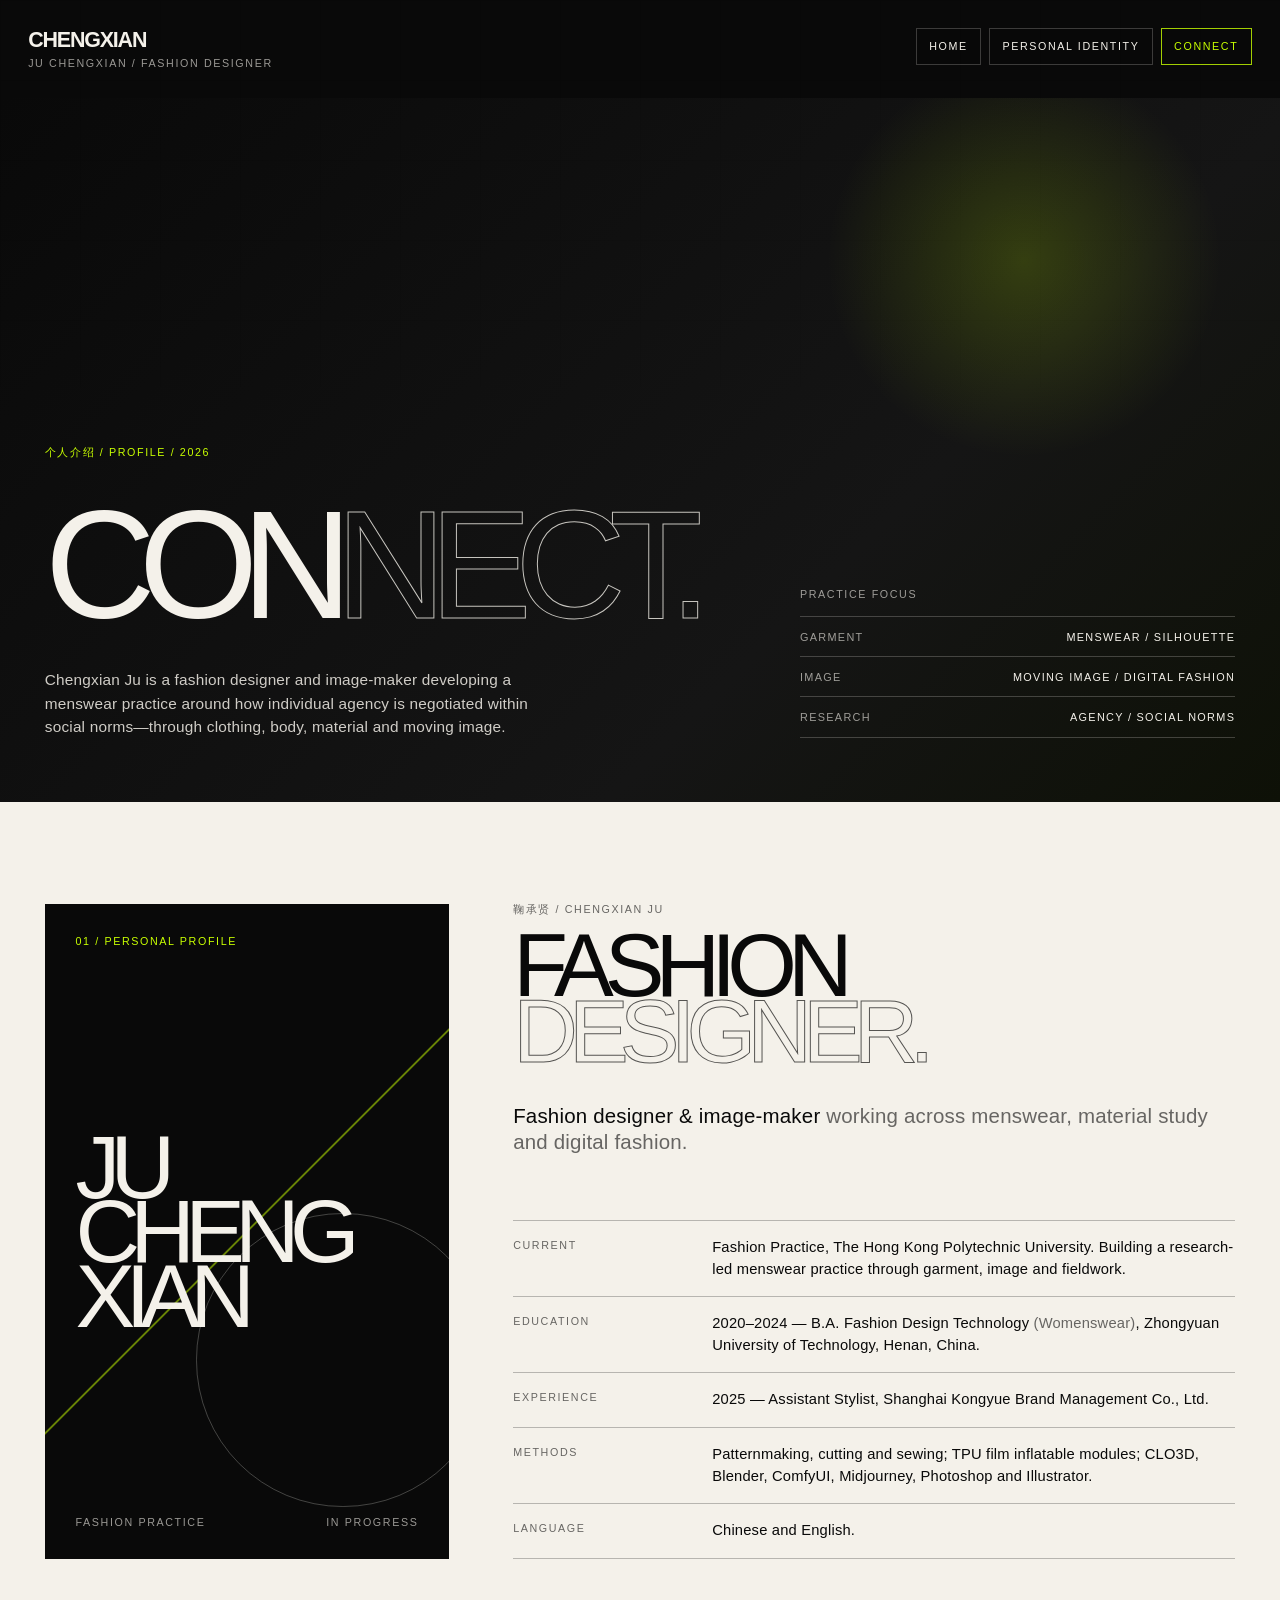
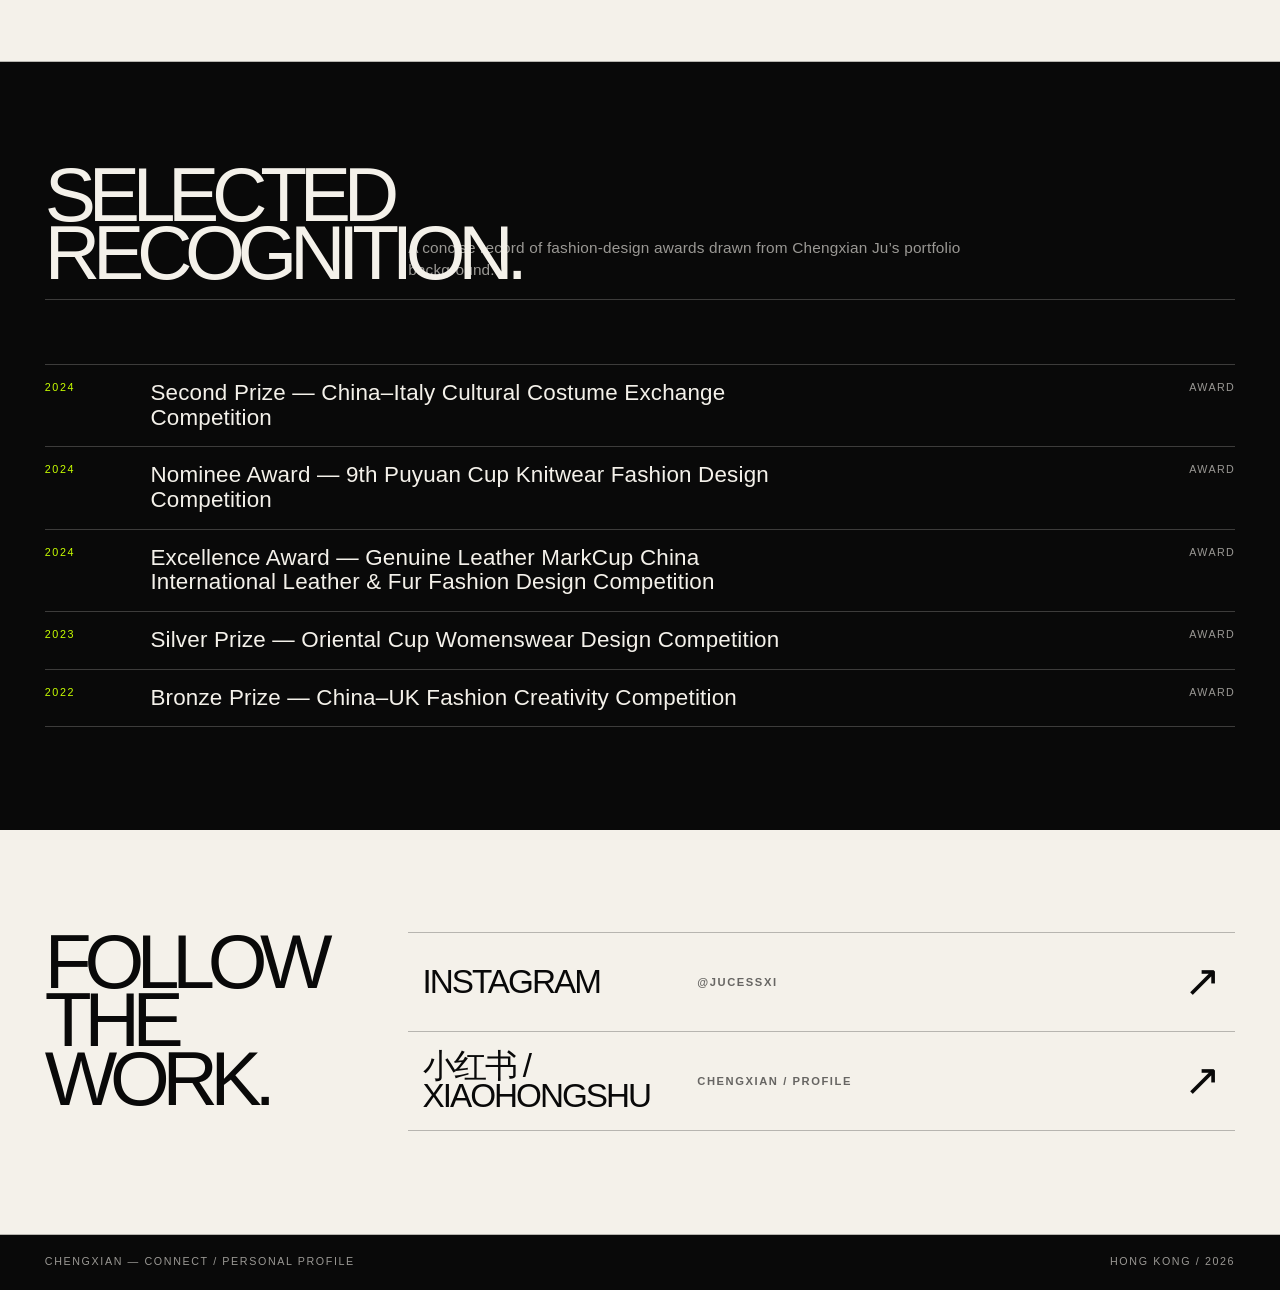
==== connect.html @ 6493ee2f "Create public connect and profile page" ====
<!doctype html>
<html lang="en">
  <head>
    <meta charset="utf-8" />
    <meta name="viewport" content="width=device-width, initial-scale=1" />
    <meta name="description" content="Connect with Chengxian Ju / 鞠承贤 — fashion designer and image-maker working across menswear, moving image, material study and digital fashion." />
    <meta name="theme-color" content="#090909" />
    <link rel="canonical" href="https://chengxianju103-source.github.io/chengxian-personal-video/connect.html" />
    <title>Connect — Chengxian Ju / 鞠承贤</title>
    <link rel="icon" type="image/svg+xml" href="data:image/svg+xml,%3Csvg xmlns='http://www.w3.org/2000/svg' viewBox='0 0 64 64'%3E%3Crect width='64' height='64' fill='%23090909'/%3E%3Cpath d='M13 32h38M32 13v38' stroke='%23f4f1ea' stroke-width='2'/%3E%3C/svg%3E" />
    <style>
      :root { --ink:#090909; --ink-soft:#151515; --paper:#f4f1ea; --muted:rgba(244,241,234,.62); --dark-muted:rgba(9,9,9,.6); --line:rgba(244,241,234,.22); --dark-line:rgba(9,9,9,.26); --acid:#c8ff00; --acid-dim:rgba(200,255,0,.14); --grid:1.25rem; }
      * { box-sizing:border-box; }
      html { background:var(--paper); scroll-behavior:smooth; }
      body { min-width:320px; margin:0; overflow-x:hidden; background:var(--paper); color:var(--ink); font-family:Arial,Helvetica,sans-serif; letter-spacing:.012em; }
      a { color:inherit; text-decoration:none; } ::selection { background:var(--acid); color:var(--ink); }
      .site-shell { position:relative; overflow:hidden; }
      .site-shell::before { position:fixed; z-index:20; inset:0; pointer-events:none; content:""; opacity:.42; background-image:linear-gradient(rgba(9,9,9,.025) 1px,transparent 1px),linear-gradient(90deg,rgba(9,9,9,.025) 1px,transparent 1px); background-size:calc(var(--grid) * 4) calc(var(--grid) * 4); mask-image:linear-gradient(to bottom,rgba(0,0,0,.9),transparent 80%); }
      .site-header { position:relative; z-index:5; display:grid; grid-template-columns:1fr auto; gap:1rem; align-items:start; padding:clamp(1rem,2.2vw,2.35rem); background:var(--ink); color:var(--paper); text-transform:uppercase; }
      .brand-lockup { display:inline-flex; flex-direction:column; gap:.28rem; width:max-content; }
      .brand-mark { font-size:clamp(1rem,1.7vw,1.34rem); font-weight:700; letter-spacing:-.055em; }
      .brand-sub,.micro-label,.nav-link,.section-kicker,.fact-label,.register-label,.social-label,.footer-meta { font-size:.67rem; line-height:1.1; letter-spacing:.15em; text-transform:uppercase; }
      .brand-sub { color:var(--muted); }
      .header-actions { display:flex; flex-wrap:wrap; justify-content:flex-end; gap:.48rem; max-width:40rem; }
      .nav-link { display:inline-flex; min-height:2.3rem; align-items:center; justify-content:center; border:1px solid var(--line); padding:.72rem .78rem; background:rgba(9,9,9,.42); color:var(--paper); transition:border-color .18s ease,color .18s ease,background .18s ease,transform .18s ease; }
      .nav-link:hover,.nav-link:focus-visible { border-color:var(--acid); background:var(--acid); color:var(--ink); outline:none; transform:translateY(-2px); }
      .nav-link[aria-current="page"] { border-color:rgba(200,255,0,.8); color:var(--acid); }
      .connect-hero { display:grid; grid-template-columns:minmax(0,1.2fr) minmax(17rem,.8fr); gap:clamp(2rem,8vw,10rem); min-height:clamp(29rem,55vw,48rem); align-items:end; padding:clamp(3rem,9vw,9rem) clamp(1rem,3.5vw,4rem) clamp(2.4rem,5vw,5rem); background:radial-gradient(circle at 80% 23%,rgba(200,255,0,.18),transparent 17%),linear-gradient(135deg,#090909 0%,#151515 66%,#0e1107 100%); color:var(--paper); }
      .connect-kicker { margin:0 0 clamp(1.5rem,4vw,4rem); color:var(--acid); }
      .connect-title { max-width:8ch; margin:0; font-size:clamp(4.5rem,12vw,14rem); font-weight:500; line-height:.72; letter-spacing:-.11em; text-transform:uppercase; }
      .connect-title .outline { color:transparent; -webkit-text-stroke:1px rgba(244,241,234,.8); }
      .connect-intro { max-width:31rem; margin:clamp(1.7rem,4vw,3rem) 0 0; color:rgba(244,241,234,.84); font-size:clamp(.95rem,1.2vw,1.1rem); line-height:1.5; }
      .connect-side { display:grid; align-content:end; gap:1rem; }
      .side-label { margin:0; color:var(--muted); font-size:.67rem; letter-spacing:.15em; text-transform:uppercase; }
      .side-list { display:grid; border-top:1px solid var(--line); }
      .side-list span { display:flex; justify-content:space-between; gap:1rem; padding:.85rem 0; border-bottom:1px solid var(--line); color:var(--muted); font-size:.68rem; letter-spacing:.12em; text-transform:uppercase; }
      .side-list strong { color:var(--paper); font-weight:500; text-align:right; }
      .profile-sheet { display:grid; grid-template-columns:minmax(15rem,.56fr) minmax(0,1fr); gap:clamp(1.5rem,5vw,6rem); padding:clamp(3.5rem,8vw,8rem) clamp(1rem,3.5vw,4rem); border-bottom:1px solid var(--dark-line); }
      .profile-signal { position:relative; display:flex; flex-direction:column; justify-content:space-between; min-height:clamp(24rem,42vw,37rem); overflow:hidden; padding:clamp(1rem,2.4vw,2rem); background:var(--ink); color:var(--paper); }
      .profile-signal::before { position:absolute; inset:auto -10% 8% auto; width:72%; aspect-ratio:1; border:1px solid rgba(244,241,234,.25); border-radius:50%; content:""; }
      .profile-signal::after { position:absolute; inset:0; content:""; background:linear-gradient(135deg,transparent 49.8%,rgba(200,255,0,.65) 50%,transparent 50.2%),linear-gradient(90deg,transparent 17%,rgba(244,241,234,.12) 17.1%,transparent 17.2%); pointer-events:none; }
      .signal-number,.signal-state { position:relative; z-index:1; font-size:.67rem; letter-spacing:.15em; text-transform:uppercase; }
      .signal-number { color:var(--acid); }
      .signal-name { position:relative; z-index:1; margin:0; font-size:clamp(3.6rem,7vw,7.6rem); font-weight:500; line-height:.72; letter-spacing:-.11em; text-transform:uppercase; }
      .signal-state { display:flex; justify-content:space-between; color:var(--muted); }
      .profile-content { align-self:center; }
      .section-kicker { margin:0 0 1rem; color:var(--dark-muted); }
      .profile-name { max-width:10ch; margin:0; font-size:clamp(3rem,7vw,8.5rem); font-weight:500; line-height:.74; letter-spacing:-.1em; text-transform:uppercase; }
      .profile-name .outline { color:transparent; -webkit-text-stroke:1px rgba(9,9,9,.68); }
      .profile-role { margin:clamp(1.4rem,3vw,2.5rem) 0 0; font-size:clamp(1.05rem,1.6vw,1.42rem); line-height:1.3; }
      .profile-role span { color:var(--dark-muted); }
      .fact-list { margin-top:clamp(2.5rem,5vw,5rem); border-top:1px solid var(--dark-line); }
      .fact-row { display:grid; grid-template-columns:minmax(7.4rem,.35fr) minmax(0,1fr); gap:1rem; padding:1rem 0; border-bottom:1px solid var(--dark-line); }
      .fact-label { color:var(--dark-muted); padding-top:.18rem; }
      .fact-row p { max-width:43rem; margin:0; font-size:clamp(.92rem,1.15vw,1.05rem); line-height:1.47; }
      .fact-row em { color:var(--dark-muted); font-style:normal; }
      .recognition { padding:clamp(3.5rem,8vw,8rem) clamp(1rem,3.5vw,4rem); background:var(--ink); color:var(--paper); }
      .recognition-head { display:grid; grid-template-columns:minmax(11rem,.42fr) minmax(0,1fr); gap:1rem; padding-bottom:1.1rem; border-bottom:1px solid var(--line); }
      .recognition-head h2 { max-width:9ch; margin:0; font-size:clamp(2.8rem,6vw,7.4rem); font-weight:500; line-height:.76; letter-spacing:-.095em; text-transform:uppercase; }
      .recognition-head p { align-self:end; max-width:35rem; margin:0; color:var(--muted); font-size:clamp(.9rem,1.2vw,1.08rem); line-height:1.46; }
      .recognition-list { margin:clamp(2rem,5vw,5rem) 0 0; padding:0; list-style:none; border-top:1px solid var(--line); }
      .recognition-list li { display:grid; grid-template-columns:clamp(3rem,7vw,6rem) minmax(0,1fr) auto; gap:1rem; align-items:start; padding:1rem 0; border-bottom:1px solid var(--line); }
      .recognition-year { color:var(--acid); font-size:.67rem; letter-spacing:.15em; }
      .recognition-title { max-width:42rem; font-size:clamp(1rem,1.75vw,1.65rem); font-weight:500; line-height:1.1; }
      .recognition-type { color:var(--muted); font-size:.67rem; letter-spacing:.13em; text-align:right; text-transform:uppercase; }
      .connect-social { display:grid; grid-template-columns:minmax(11rem,.42fr) minmax(0,1fr); gap:1rem; padding:clamp(3.5rem,8vw,8rem) clamp(1rem,3.5vw,4rem); border-bottom:1px solid var(--dark-line); }
      .connect-social h2 { max-width:8ch; margin:0; font-size:clamp(2.7rem,6vw,7.2rem); font-weight:500; line-height:.76; letter-spacing:-.095em; text-transform:uppercase; }
      .connect-social-main { border-top:1px solid var(--dark-line); }
      .social-link { display:grid; grid-template-columns:minmax(11rem,.55fr) minmax(0,1fr) auto; gap:1rem; align-items:center; min-height:6.2rem; border-bottom:1px solid var(--dark-line); padding:.9rem; transition:background .18s ease,color .18s ease; }
      .social-link:hover,.social-link:focus-visible { background:var(--acid); color:var(--ink); outline:none; }
      .social-label { font-size:clamp(1.25rem,2.6vw,2.7rem); font-weight:500; line-height:.9; letter-spacing:-.06em; }
      .social-handle { color:var(--dark-muted); font-size:.7rem; font-weight:700; letter-spacing:.14em; text-transform:uppercase; transition:color .18s ease; }
      .social-link:hover .social-handle,.social-link:focus-visible .social-handle { color:rgba(9,9,9,.7); }
      .social-arrow { font-size:clamp(1.7rem,3.4vw,3.5rem); font-weight:400; line-height:1; transition:transform .18s ease; }
      .social-link:hover .social-arrow,.social-link:focus-visible .social-arrow { transform:translate(4px,-4px); }
      .site-footer { display:flex; justify-content:space-between; gap:1rem; padding:1.35rem clamp(1rem,3.5vw,4rem); background:var(--ink); color:var(--muted); }
      .site-footer p { margin:0; }
      @media (max-width:780px) {
        .site-header,.connect-hero,.profile-sheet,.recognition-head,.connect-social { grid-template-columns:1fr; }
        .header-actions { justify-content:flex-start; max-width:none; }
        .connect-hero { min-height:42rem; }
        .connect-side { max-width:none; }
        .profile-signal { min-height:21rem; }
        .fact-row { grid-template-columns:1fr; gap:.45rem; }
        .recognition-head { gap:1.5rem; }
        .recognition-list li { grid-template-columns:3rem 1fr; }
        .recognition-type { grid-column:2; text-align:left; }
        .social-link { grid-template-columns:minmax(0,1fr) auto; }
        .social-handle { grid-column:1; grid-row:2; }
        .social-arrow { grid-column:2; grid-row:1 / span 2; }
        .site-footer { flex-direction:column; }
      }
      @media (max-width:480px) {
        .site-header { padding:1rem; }
        .nav-link { min-height:2.15rem; padding:.63rem .58rem; font-size:.59rem; }
        .connect-hero,.profile-sheet,.recognition,.connect-social { padding-right:1rem; padding-left:1rem; }
        .connect-title { font-size:clamp(4.15rem,19vw,6.5rem); }
      }
      @media (prefers-reduced-motion:reduce) { *,*::before,*::after { scroll-behavior:auto !important; transition:none !important; } }
    </style>
  </head>
  <body>
    <div class="site-shell">
      <header class="site-header">
        <a class="brand-lockup" href="./" aria-label="Back to the CHENGXIAN homepage">
          <span class="brand-mark">CHENGXIAN</span>
          <span class="brand-sub">Ju Chengxian / fashion designer</span>
        </a>
        <nav class="header-actions" aria-label="Site navigation">
          <a class="nav-link" href="./">Home</a>
          <a class="nav-link" href="personal-identity.html">Personal Identity</a>
          <a class="nav-link" href="connect.html" aria-current="page">Connect</a>
        </nav>
      </header>

      <main>
        <section class="connect-hero" aria-labelledby="connect-title">
          <div>
            <p class="connect-kicker micro-label">个人介绍 / Profile / 2026</p>
            <h1 class="connect-title" id="connect-title">Con<span class="outline">nect.</span></h1>
            <p class="connect-intro">Chengxian Ju is a fashion designer and image-maker developing a menswear practice around how individual agency is negotiated within social norms—through clothing, body, material and moving image.</p>
          </div>
          <aside class="connect-side" aria-label="Profile focus">
            <p class="side-label">Practice focus</p>
            <div class="side-list">
              <span>Garment<strong>Menswear / silhouette</strong></span>
              <span>Image<strong>Moving image / digital fashion</strong></span>
              <span>Research<strong>Agency / social norms</strong></span>
            </div>
          </aside>
        </section>

        <section class="profile-sheet" aria-labelledby="profile-name">
          <div class="profile-signal" aria-label="CHENGXIAN JU profile marker">
            <span class="signal-number">01 / Personal profile</span>
            <span class="signal-name">Ju<br />Cheng<br />Xian</span>
            <span class="signal-state"><span>Fashion practice</span><span>In progress</span></span>
          </div>
          <div class="profile-content">
            <p class="section-kicker">鞠承贤 / Chengxian Ju</p>
            <h2 class="profile-name" id="profile-name">Fashion<br /><span class="outline">Designer.</span></h2>
            <p class="profile-role">Fashion designer &amp; image-maker <span>working across menswear, material study and digital fashion.</span></p>
            <div class="fact-list">
              <article class="fact-row">
                <span class="fact-label">Current</span>
                <p>Fashion Practice, The Hong Kong Polytechnic University. Building a research-led menswear practice through garment, image and fieldwork.</p>
              </article>
              <article class="fact-row">
                <span class="fact-label">Education</span>
                <p>2020–2024 — B.A. Fashion Design Technology <em>(Womenswear)</em>, Zhongyuan University of Technology, Henan, China.</p>
              </article>
              <article class="fact-row">
                <span class="fact-label">Experience</span>
                <p>2025 — Assistant Stylist, Shanghai Kongyue Brand Management Co., Ltd.</p>
              </article>
              <article class="fact-row">
                <span class="fact-label">Methods</span>
                <p>Patternmaking, cutting and sewing; TPU film inflatable modules; CLO3D, Blender, ComfyUI, Midjourney, Photoshop and Illustrator.</p>
              </article>
              <article class="fact-row">
                <span class="fact-label">Language</span>
                <p>Chinese and English.</p>
              </article>
            </div>
          </div>
        </section>

        <section class="recognition" aria-labelledby="recognition-title">
          <div class="recognition-head">
            <h2 id="recognition-title">Selected<br />Recognition.</h2>
            <p>A concise record of fashion-design awards drawn from Chengxian Ju’s portfolio background.</p>
          </div>
          <ol class="recognition-list">
            <li><span class="recognition-year">2024</span><span class="recognition-title">Second Prize — China–Italy Cultural Costume Exchange Competition</span><span class="recognition-type">Award</span></li>
            <li><span class="recognition-year">2024</span><span class="recognition-title">Nominee Award — 9th Puyuan Cup Knitwear Fashion Design Competition</span><span class="recognition-type">Award</span></li>
            <li><span class="recognition-year">2024</span><span class="recognition-title">Excellence Award — Genuine Leather MarkCup China International Leather &amp; Fur Fashion Design Competition</span><span class="recognition-type">Award</span></li>
            <li><span class="recognition-year">2023</span><span class="recognition-title">Silver Prize — Oriental Cup Womenswear Design Competition</span><span class="recognition-type">Award</span></li>
            <li><span class="recognition-year">2022</span><span class="recognition-title">Bronze Prize — China–UK Fashion Creativity Competition</span><span class="recognition-type">Award</span></li>
          </ol>
        </section>

        <section class="connect-social" aria-labelledby="social-title">
          <h2 id="social-title">Follow<br />the work.</h2>
          <div class="connect-social-main">
            <a class="social-link" href="https://www.instagram.com/jucessxi/" target="_blank" rel="noopener noreferrer" aria-label="Open CHENGXIAN's Instagram, @jucessxi, in a new tab">
              <span class="social-label">Instagram</span>
              <span class="social-handle">@jucessxi</span>
              <span class="social-arrow" aria-hidden="true">↗</span>
            </a>
            <a class="social-link" href="https://www.xiaohongshu.com/user/profile/61ec163e00000000100075e7" target="_blank" rel="noopener noreferrer" aria-label="Open CHENGXIAN's Xiaohongshu profile in a new tab">
              <span class="social-label">小红书 / Xiaohongshu</span>
              <span class="social-handle">Chengxian / profile</span>
              <span class="social-arrow" aria-hidden="true">↗</span>
            </a>
          </div>
        </section>
      </main>

      <footer class="site-footer">
        <p class="micro-label">CHENGXIAN — Connect / Personal profile</p>
        <p class="footer-meta">Hong Kong / 2026</p>
      </footer>
    </div>
  </body>
</html>
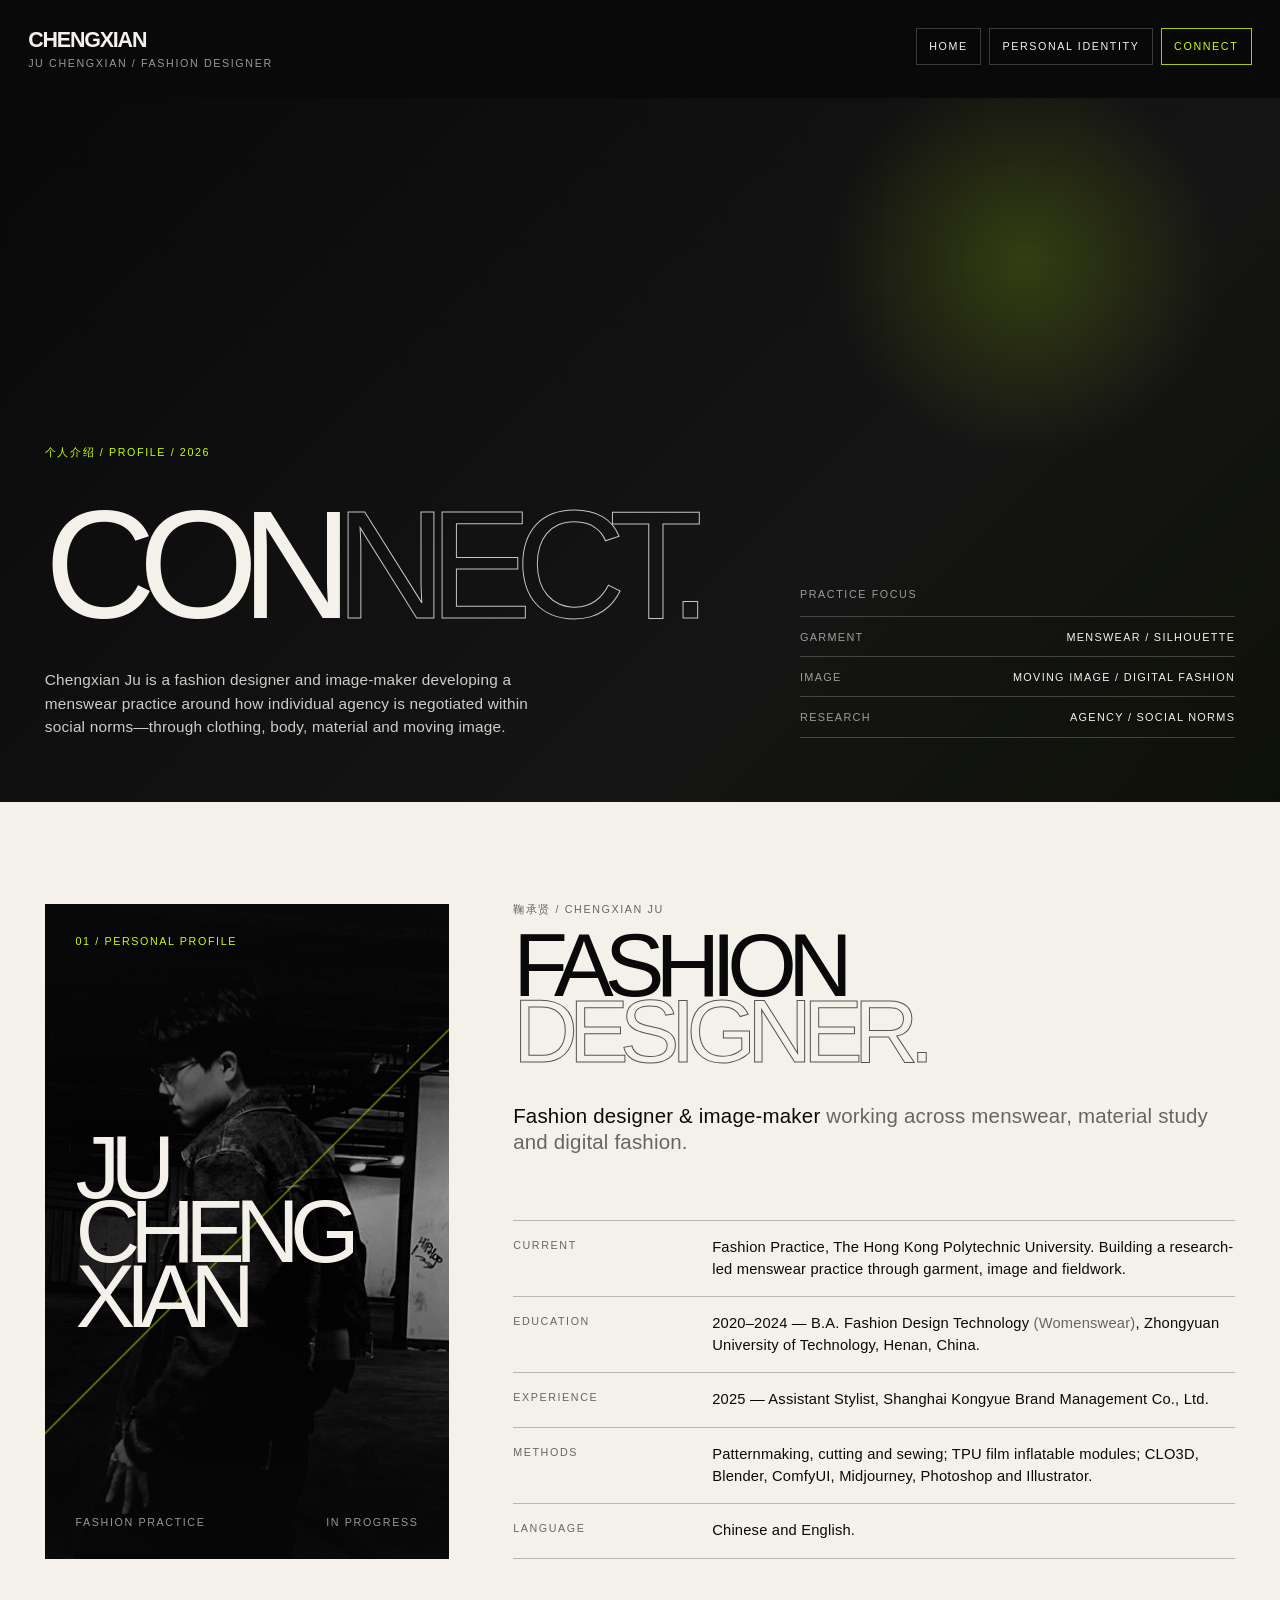
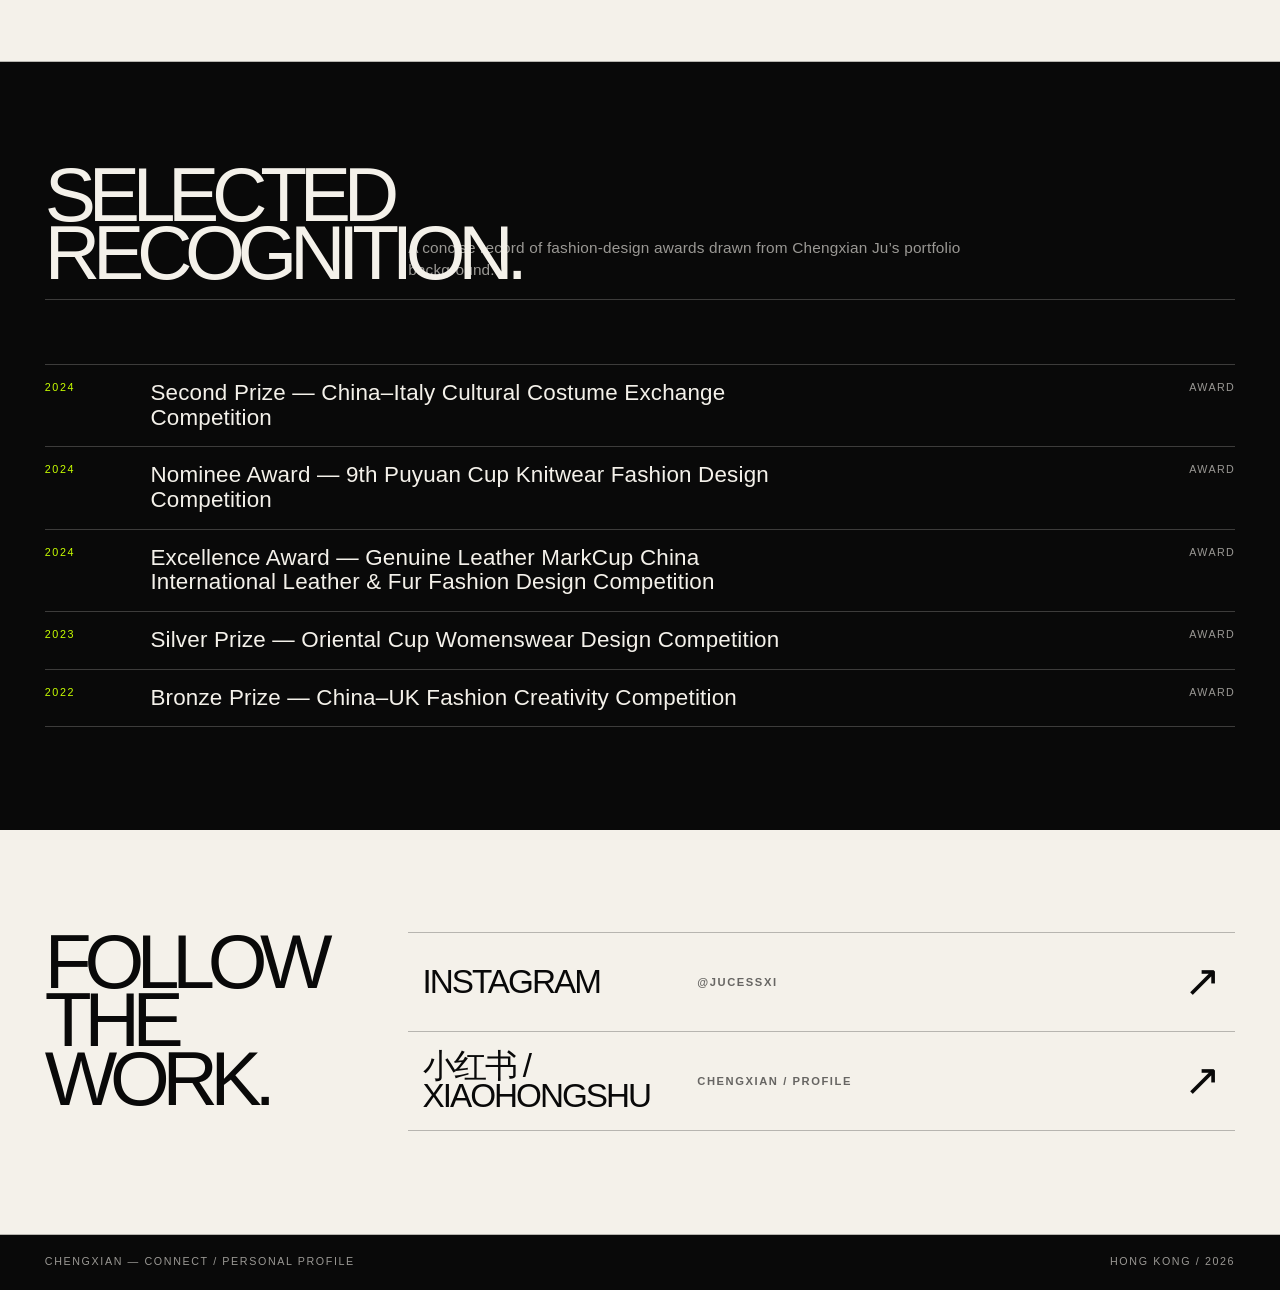
==== commit 92a701e8: "Add portrait to Connect profile" ====
--- a/connect.html
+++ b/connect.html
@@ -36,12 +36,13 @@
       .side-list span { display:flex; justify-content:space-between; gap:1rem; padding:.85rem 0; border-bottom:1px solid var(--line); color:var(--muted); font-size:.68rem; letter-spacing:.12em; text-transform:uppercase; }
       .side-list strong { color:var(--paper); font-weight:500; text-align:right; }
       .profile-sheet { display:grid; grid-template-columns:minmax(15rem,.56fr) minmax(0,1fr); gap:clamp(1.5rem,5vw,6rem); padding:clamp(3.5rem,8vw,8rem) clamp(1rem,3.5vw,4rem); border-bottom:1px solid var(--dark-line); }
-      .profile-signal { position:relative; display:flex; flex-direction:column; justify-content:space-between; min-height:clamp(24rem,42vw,37rem); overflow:hidden; padding:clamp(1rem,2.4vw,2rem); background:var(--ink); color:var(--paper); }
-      .profile-signal::before { position:absolute; inset:auto -10% 8% auto; width:72%; aspect-ratio:1; border:1px solid rgba(244,241,234,.25); border-radius:50%; content:""; }
-      .profile-signal::after { position:absolute; inset:0; content:""; background:linear-gradient(135deg,transparent 49.8%,rgba(200,255,0,.65) 50%,transparent 50.2%),linear-gradient(90deg,transparent 17%,rgba(244,241,234,.12) 17.1%,transparent 17.2%); pointer-events:none; }
-      .signal-number,.signal-state { position:relative; z-index:1; font-size:.67rem; letter-spacing:.15em; text-transform:uppercase; }
+      .profile-signal { position:relative; isolation:isolate; display:flex; flex-direction:column; justify-content:space-between; min-height:clamp(24rem,42vw,37rem); overflow:hidden; padding:clamp(1rem,2.4vw,2rem); background:var(--ink); color:var(--paper); }
+      .profile-portrait { position:absolute; z-index:0; inset:0; width:100%; height:100%; object-fit:cover; object-position:50% 42%; filter:grayscale(1) contrast(1.14) brightness(.78); transform:scale(1.01); }
+      .profile-signal::before { position:absolute; z-index:1; inset:0; content:""; background:linear-gradient(180deg,rgba(9,9,9,.86) 0%,rgba(9,9,9,.12) 44%,rgba(9,9,9,.76) 100%),linear-gradient(90deg,rgba(9,9,9,.25),transparent 62%); pointer-events:none; }
+      .profile-signal::after { position:absolute; z-index:1; inset:0; content:""; background:linear-gradient(135deg,transparent 49.8%,rgba(200,255,0,.52) 50%,transparent 50.2%),linear-gradient(90deg,transparent 17%,rgba(244,241,234,.16) 17.1%,transparent 17.2%); pointer-events:none; }
+      .signal-number,.signal-state { position:relative; z-index:2; font-size:.67rem; letter-spacing:.15em; text-transform:uppercase; }
       .signal-number { color:var(--acid); }
-      .signal-name { position:relative; z-index:1; margin:0; font-size:clamp(3.6rem,7vw,7.6rem); font-weight:500; line-height:.72; letter-spacing:-.11em; text-transform:uppercase; }
+      .signal-name { position:relative; z-index:2; margin:0; font-size:clamp(3.6rem,7vw,7.6rem); font-weight:500; line-height:.72; letter-spacing:-.11em; text-transform:uppercase; }
       .signal-state { display:flex; justify-content:space-between; color:var(--muted); }
       .profile-content { align-self:center; }
       .section-kicker { margin:0 0 1rem; color:var(--dark-muted); }
@@ -131,7 +132,8 @@
         </section>
 
         <section class="profile-sheet" aria-labelledby="profile-name">
-          <div class="profile-signal" aria-label="CHENGXIAN JU profile marker">
+          <div class="profile-signal">
+            <img class="profile-portrait" src="assets/chengxian-ju-portrait.jpg" alt="Portrait of Chengxian Ju in a dark denim jacket" width="640" height="633" decoding="async" />
             <span class="signal-number">01 / Personal profile</span>
             <span class="signal-name">Ju<br />Cheng<br />Xian</span>
             <span class="signal-state"><span>Fashion practice</span><span>In progress</span></span>
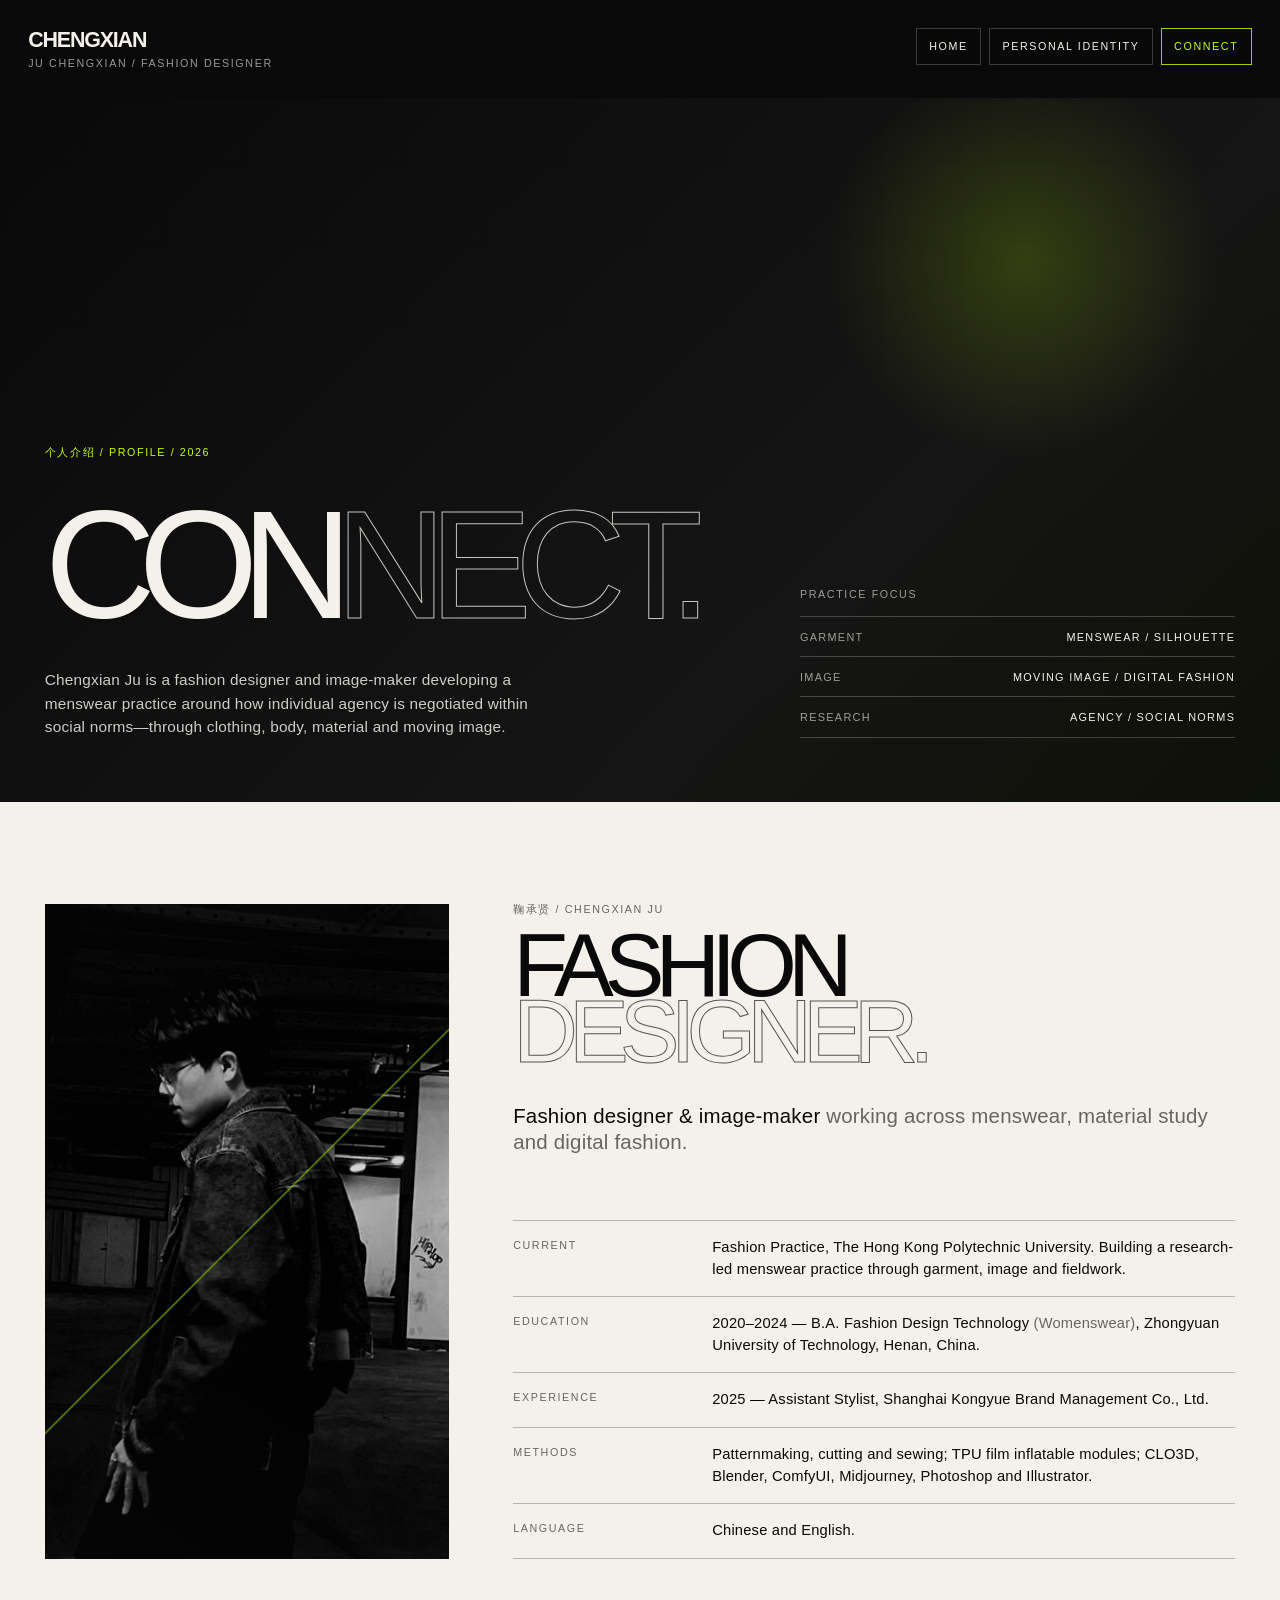
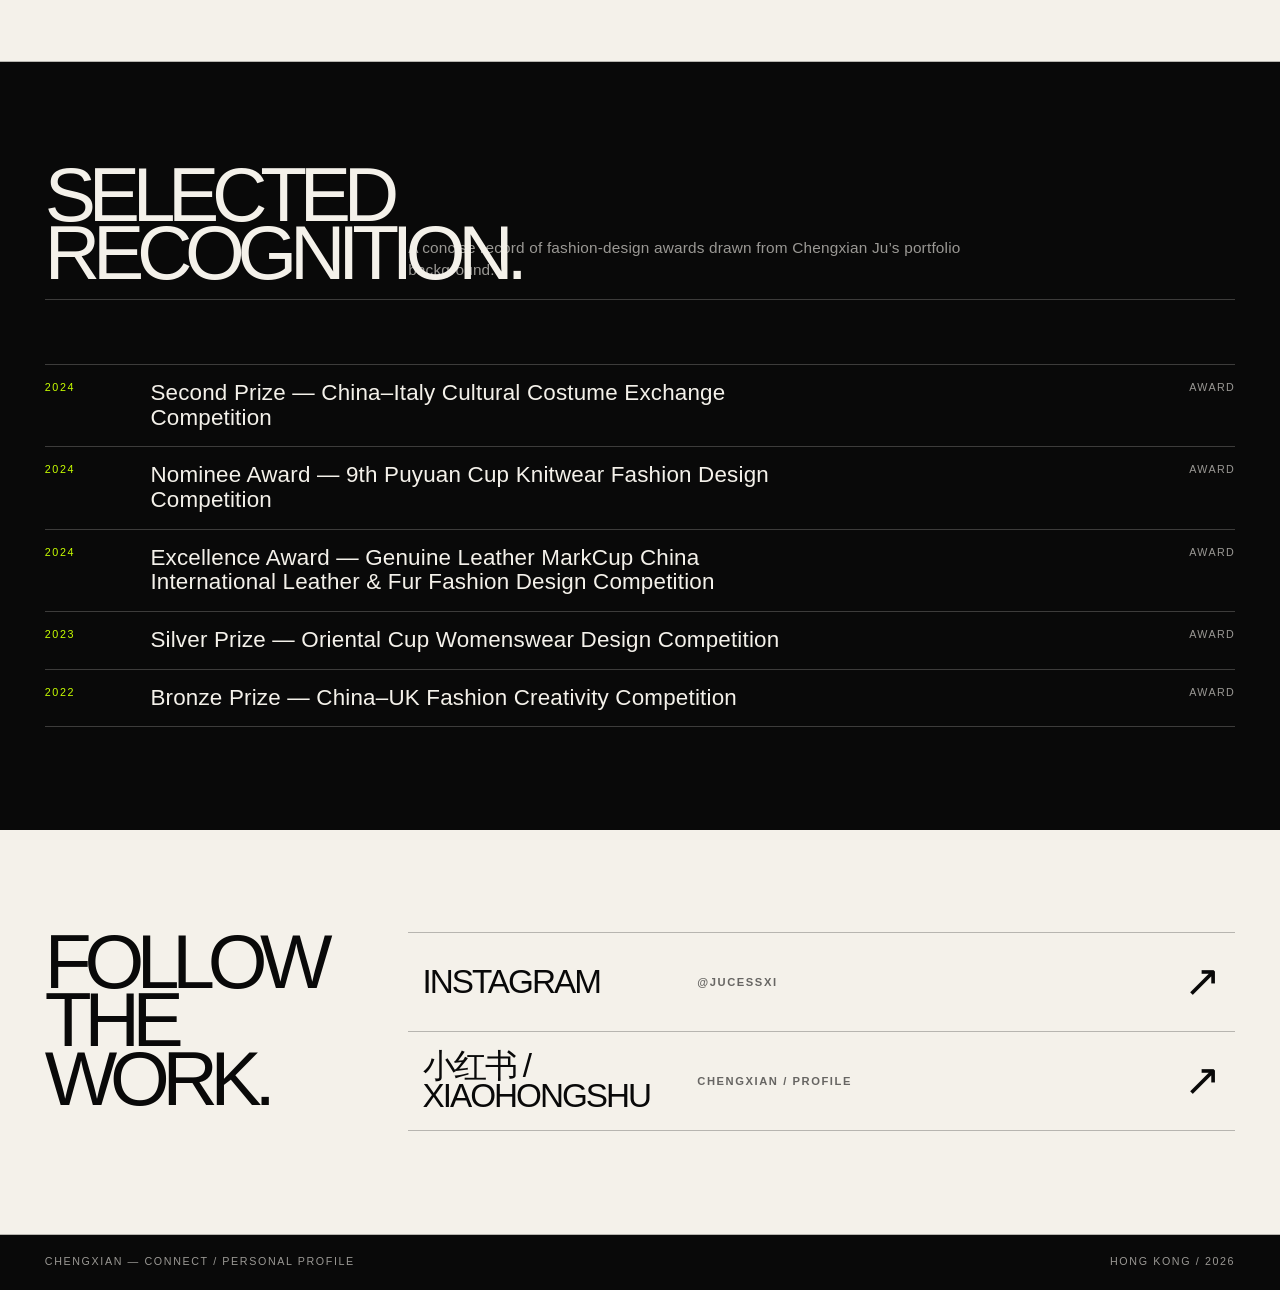
==== commit ae65cb03: "Remove text overlay from Connect portrait" ====
--- a/connect.html
+++ b/connect.html
@@ -37,13 +37,9 @@
       .side-list strong { color:var(--paper); font-weight:500; text-align:right; }
       .profile-sheet { display:grid; grid-template-columns:minmax(15rem,.56fr) minmax(0,1fr); gap:clamp(1.5rem,5vw,6rem); padding:clamp(3.5rem,8vw,8rem) clamp(1rem,3.5vw,4rem); border-bottom:1px solid var(--dark-line); }
       .profile-signal { position:relative; isolation:isolate; display:flex; flex-direction:column; justify-content:space-between; min-height:clamp(24rem,42vw,37rem); overflow:hidden; padding:clamp(1rem,2.4vw,2rem); background:var(--ink); color:var(--paper); }
-      .profile-portrait { position:absolute; z-index:0; inset:0; width:100%; height:100%; object-fit:cover; object-position:50% 42%; filter:grayscale(1) contrast(1.14) brightness(.78); transform:scale(1.01); }
-      .profile-signal::before { position:absolute; z-index:1; inset:0; content:""; background:linear-gradient(180deg,rgba(9,9,9,.86) 0%,rgba(9,9,9,.12) 44%,rgba(9,9,9,.76) 100%),linear-gradient(90deg,rgba(9,9,9,.25),transparent 62%); pointer-events:none; }
+      .profile-portrait { position:absolute; z-index:0; inset:0; width:100%; height:100%; object-fit:cover; object-position:50% 42%; filter:grayscale(1) contrast(1.12) brightness(.9); transform:scale(1.01); }
+      .profile-signal::before { position:absolute; z-index:1; inset:0; content:""; background:linear-gradient(180deg,rgba(9,9,9,.34) 0%,rgba(9,9,9,.06) 44%,rgba(9,9,9,.42) 100%),linear-gradient(90deg,rgba(9,9,9,.14),transparent 62%); pointer-events:none; }
       .profile-signal::after { position:absolute; z-index:1; inset:0; content:""; background:linear-gradient(135deg,transparent 49.8%,rgba(200,255,0,.52) 50%,transparent 50.2%),linear-gradient(90deg,transparent 17%,rgba(244,241,234,.16) 17.1%,transparent 17.2%); pointer-events:none; }
-      .signal-number,.signal-state { position:relative; z-index:2; font-size:.67rem; letter-spacing:.15em; text-transform:uppercase; }
-      .signal-number { color:var(--acid); }
-      .signal-name { position:relative; z-index:2; margin:0; font-size:clamp(3.6rem,7vw,7.6rem); font-weight:500; line-height:.72; letter-spacing:-.11em; text-transform:uppercase; }
-      .signal-state { display:flex; justify-content:space-between; color:var(--muted); }
       .profile-content { align-self:center; }
       .section-kicker { margin:0 0 1rem; color:var(--dark-muted); }
       .profile-name { max-width:10ch; margin:0; font-size:clamp(3rem,7vw,8.5rem); font-weight:500; line-height:.74; letter-spacing:-.1em; text-transform:uppercase; }
@@ -134,9 +130,6 @@
         <section class="profile-sheet" aria-labelledby="profile-name">
           <div class="profile-signal">
             <img class="profile-portrait" src="assets/chengxian-ju-portrait.jpg" alt="Portrait of Chengxian Ju in a dark denim jacket" width="640" height="633" decoding="async" />
-            <span class="signal-number">01 / Personal profile</span>
-            <span class="signal-name">Ju<br />Cheng<br />Xian</span>
-            <span class="signal-state"><span>Fashion practice</span><span>In progress</span></span>
           </div>
           <div class="profile-content">
             <p class="section-kicker">鞠承贤 / Chengxian Ju</p>
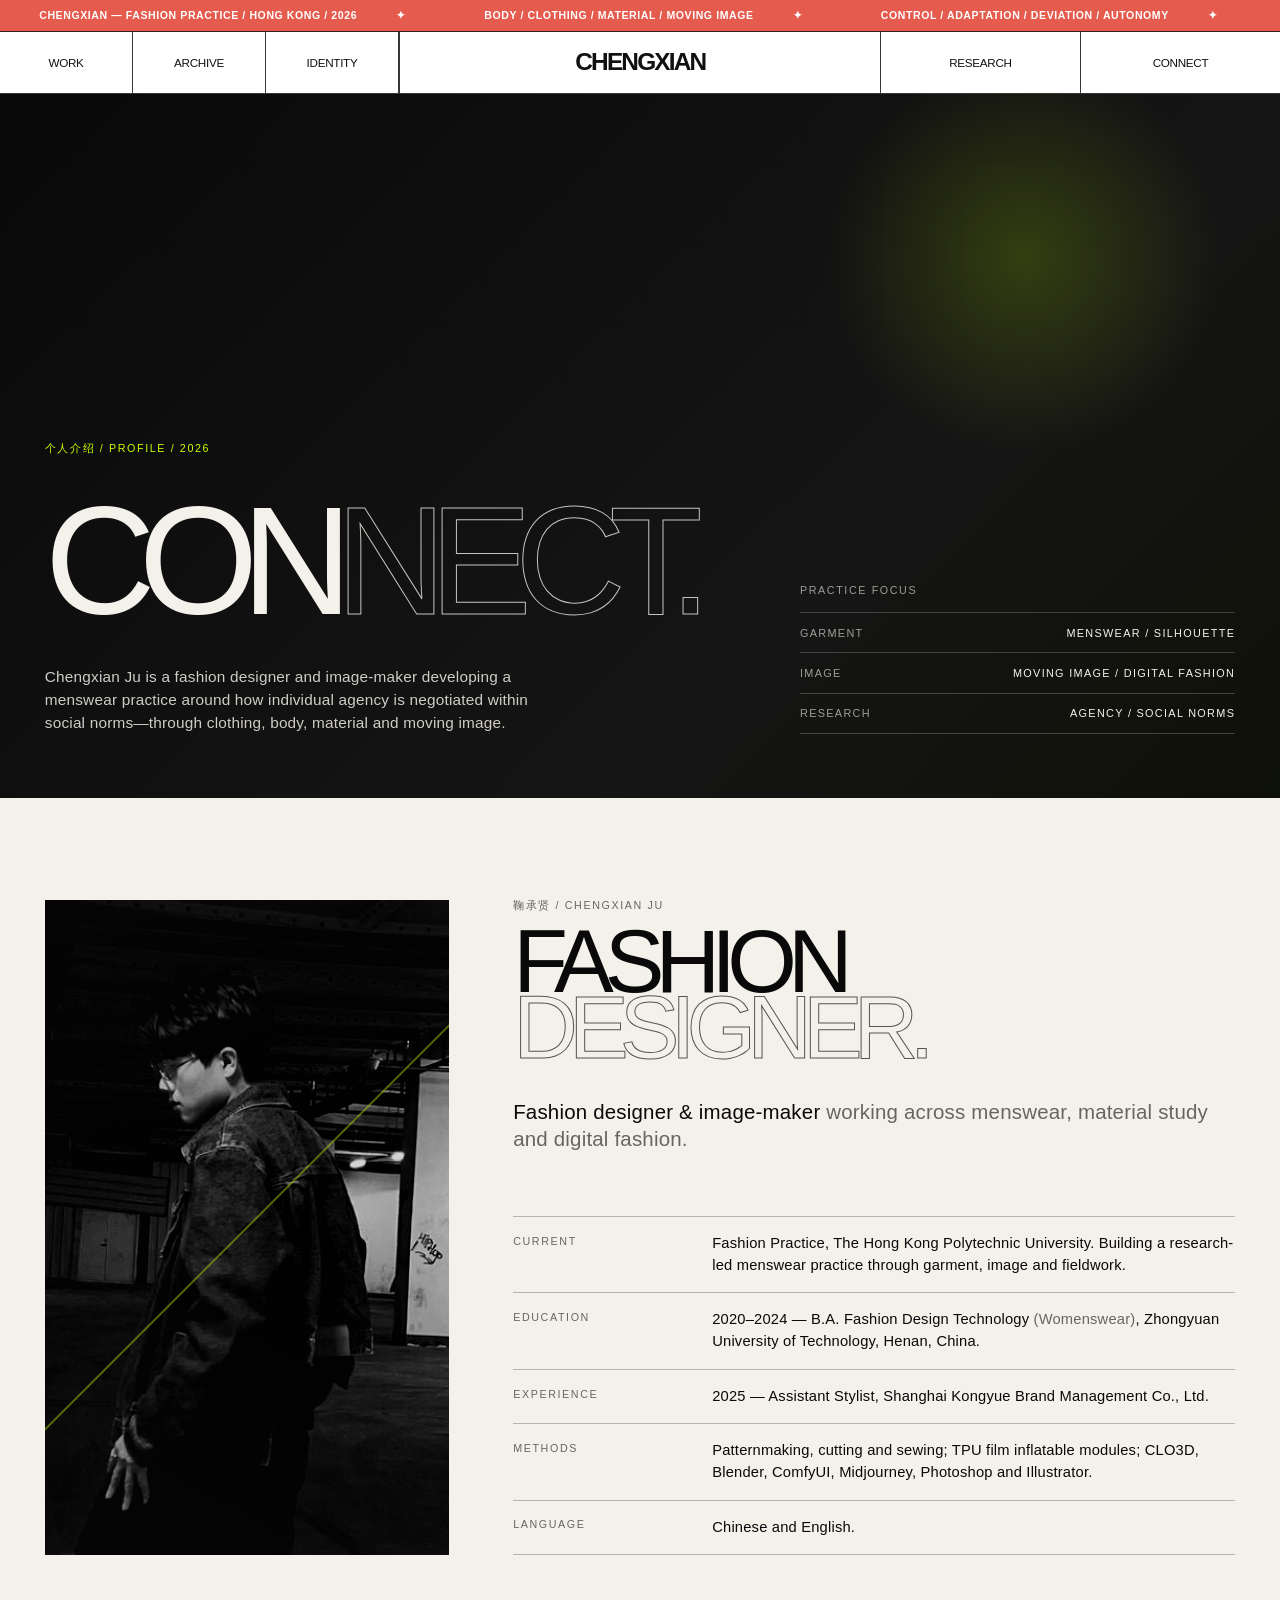
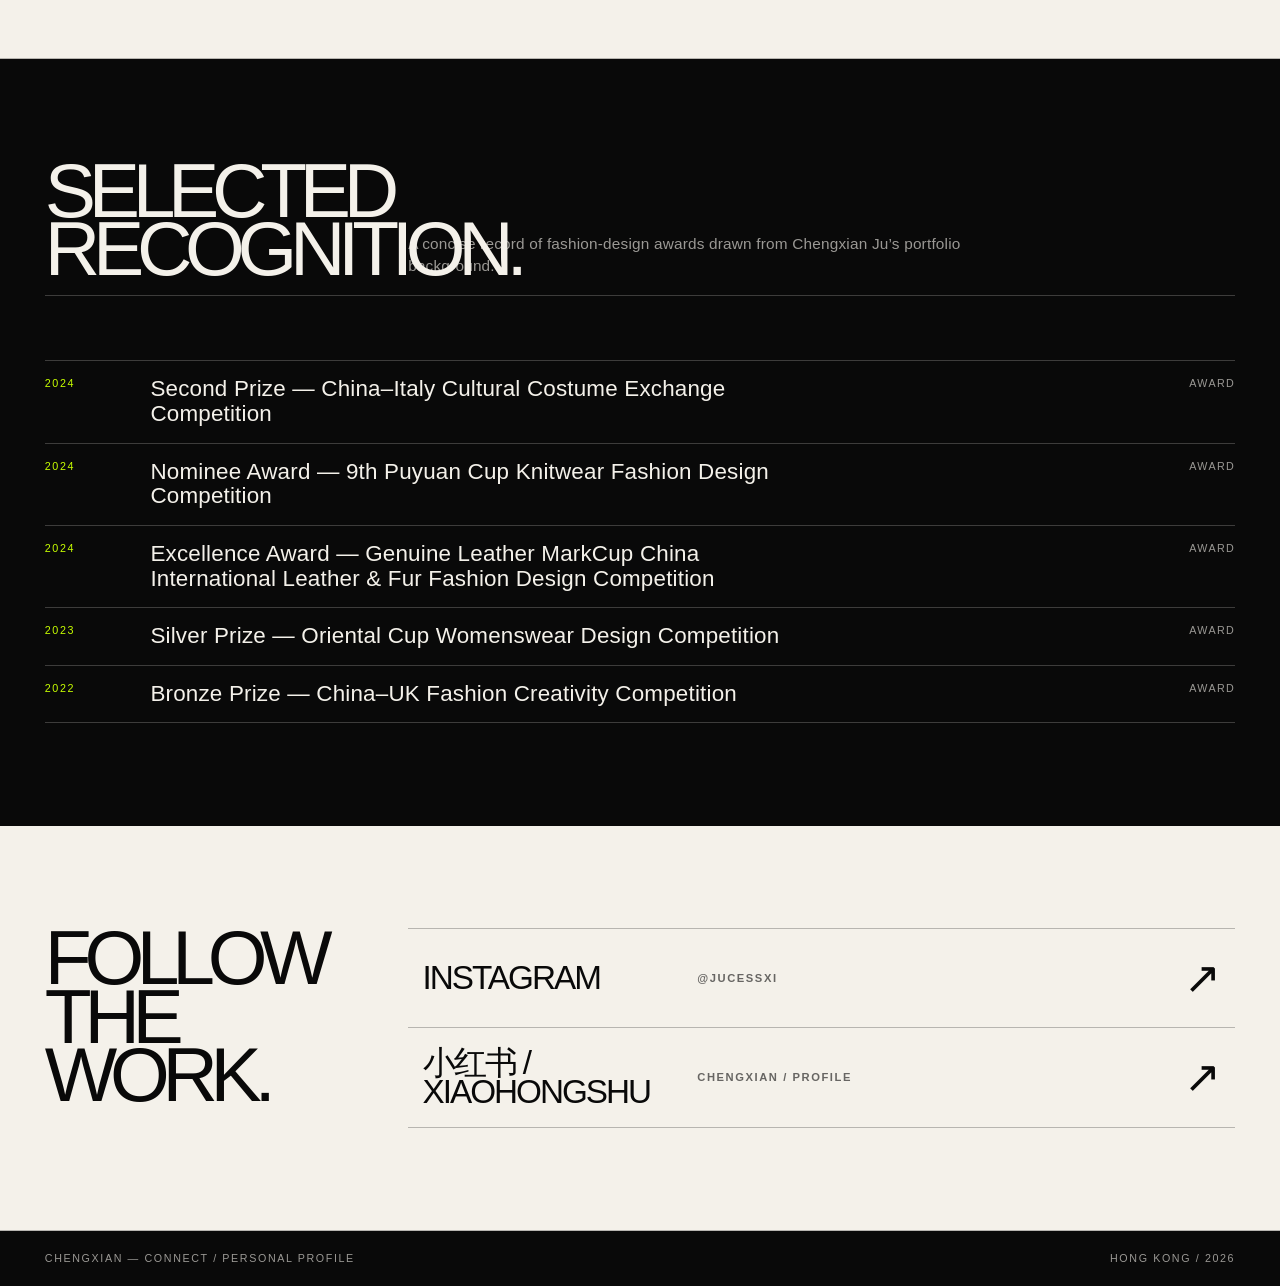
==== commit 89a8239c: "Unify inner-page navigation with archive design" ====
--- a/connect.html
+++ b/connect.html
@@ -95,20 +95,11 @@
       }
       @media (prefers-reduced-motion:reduce) { *,*::before,*::after { scroll-behavior:auto !important; transition:none !important; } }
     </style>
+      <link rel="stylesheet" href="brand-chrome.css" />
   </head>
   <body>
     <div class="site-shell">
-      <header class="site-header">
-        <a class="brand-lockup" href="./" aria-label="Back to the CHENGXIAN homepage">
-          <span class="brand-mark">CHENGXIAN</span>
-          <span class="brand-sub">Ju Chengxian / fashion designer</span>
-        </a>
-        <nav class="header-actions" aria-label="Site navigation">
-          <a class="nav-link" href="./">Home</a>
-          <a class="nav-link" href="personal-identity.html">Personal Identity</a>
-          <a class="nav-link" href="connect.html" aria-current="page">Connect</a>
-        </nav>
-      </header>
+      <div class="announcement" aria-label="Current practice"><div class="announcement__track" aria-hidden="true"><span>CHENGXIAN — Fashion practice / Hong Kong / 2026</span><span>Body / Clothing / Material / Moving Image</span><span>Control / Adaptation / Deviation / Autonomy</span><span>CHENGXIAN — Fashion practice / Hong Kong / 2026</span><span>Body / Clothing / Material / Moving Image</span><span>Control / Adaptation / Deviation / Autonomy</span></div></div><header class="brand-header"><nav class="brand-header__group brand-header__group--left" aria-label="Primary navigation"><a class="brand-header__link" href="./#work">Work</a><a class="brand-header__link" href="./#archive">Archive</a><a class="brand-header__link" href="personal-identity.html">Identity</a></nav><a class="brand-header__mark" href="./" aria-label="CHENGXIAN home"><span>CHENGXIAN</span></a><nav class="brand-header__group brand-header__group--right" aria-label="Secondary navigation"><a class="brand-header__link" href="survey.html">Research</a><a class="brand-header__link" href="connect.html" aria-current="page">Connect</a></nav></header>
 
       <main>
         <section class="connect-hero" aria-labelledby="connect-title">
--- a/brand-chrome.css
+++ b/brand-chrome.css
@@ -0,0 +1,19 @@
+/* Shared navigation chrome for CHENGXIAN's archive pages. */
+:root { --brand-ink:#111111; --brand-paper:#f4f3ef; --brand-white:#ffffff; --brand-line:rgba(17,17,17,.84); --brand-signal:#e55b4e; }
+.announcement {
+  display:flex; align-items:center; min-height:2rem; overflow:hidden; background:var(--brand-signal); color:var(--brand-white); border-bottom:1px solid var(--brand-line); white-space:nowrap;
+}
+.announcement__track { display:flex; width:max-content; min-width:100%; animation:brand-ticker 30s linear infinite; font:700 .66rem/1 Arial,Helvetica,sans-serif; letter-spacing:.055em; text-transform:uppercase; }
+.announcement__track span { padding:0 2.45rem; }.announcement__track span::after { content:"✦"; margin-left:2.45rem; }
+@keyframes brand-ticker { from { transform:translateX(0); } to { transform:translateX(-30%); } }
+.brand-header {
+  position:relative; z-index:40; display:grid; grid-template-columns:minmax(0,1fr) minmax(16rem,1.2fr) minmax(0,1fr); min-height:3.8rem; background:rgba(255,255,255,.98); color:var(--brand-ink); border-bottom:1px solid var(--brand-line); font-family:Arial,Helvetica,sans-serif; text-transform:uppercase;
+}
+.brand-header__group { display:flex; justify-content:stretch; }.brand-header__group--left { border-right:1px solid var(--brand-line); }.brand-header__group--right { border-left:1px solid var(--brand-line); }
+.brand-header__link,.brand-header__mark { display:inline-flex; flex:1 1 0; align-items:center; justify-content:center; min-height:3.8rem; padding:.82rem 1rem; border-right:1px solid var(--brand-line); font-size:.73rem; font-weight:500; letter-spacing:-.025em; text-align:center; transition:background .2s ease,color .2s ease; }
+.brand-header__group--right .brand-header__link { border-right:0; border-left:1px solid var(--brand-line); }.brand-header__group--right .brand-header__link:first-child { border-left:0; }
+.brand-header__link:hover,.brand-header__link:focus-visible { outline:0; background:var(--brand-ink); color:var(--brand-white); }
+.brand-header__mark { width:100%; border:0; font-size:clamp(1.06rem,1.8vw,1.53rem); font-weight:700; letter-spacing:-.075em; }.brand-header__mark span { transform:scaleX(1.06); }
+@media (max-width:790px) {
+  .announcement__track { font-size:.58rem; }.brand-header { grid-template-columns:1fr; }.brand-header__group { overflow-x:auto; border-bottom:1px solid var(--brand-line); }.brand-header__group--left,.brand-header__group--right { border-right:0; border-left:0; justify-content:stretch; }.brand-header__group--right { border-bottom:0; }.brand-header__group--left .brand-header__link:last-child { border-right:0; }.brand-header__group--right .brand-header__link:first-child { border-left:0; }.brand-header__link { flex:1 0 auto; min-width:6.2rem; min-height:3.3rem; padding:.65rem .75rem; font-size:.62rem; }.brand-header__mark { min-height:3.55rem; order:-1; }
+}
